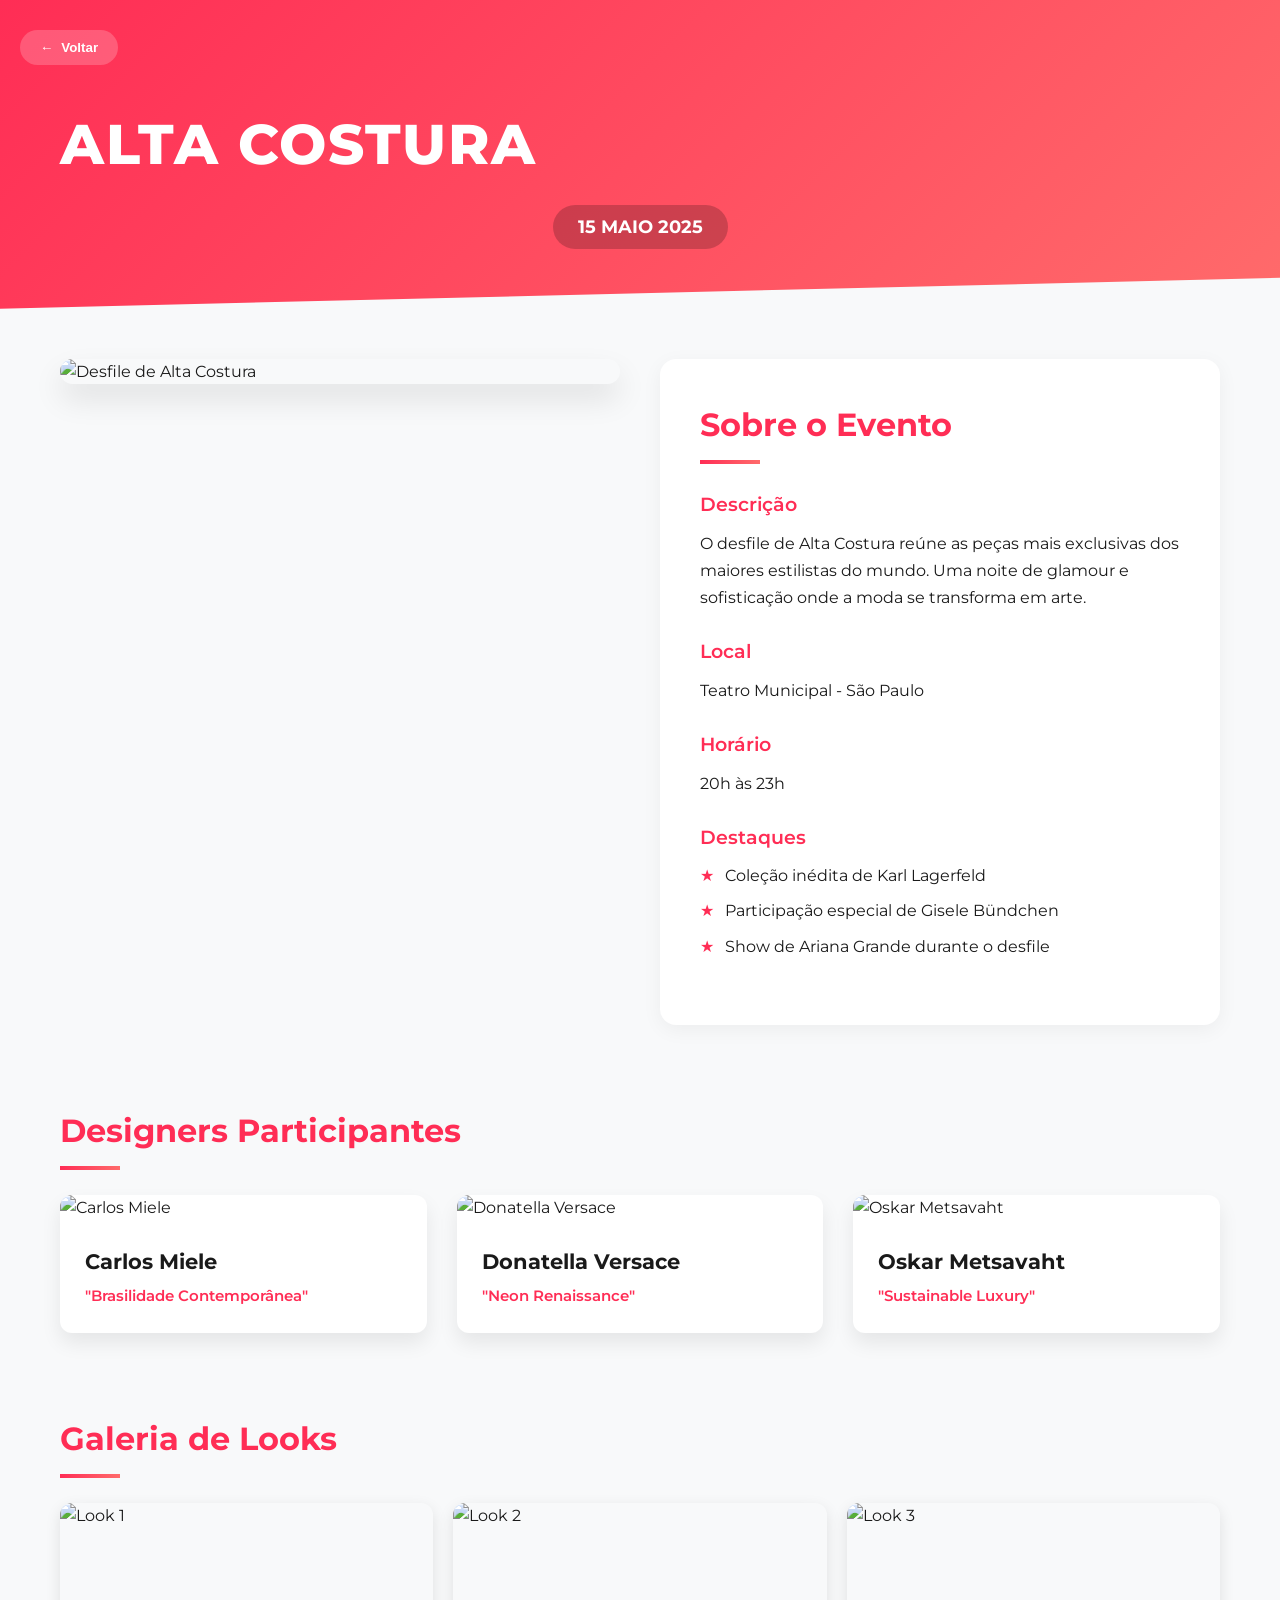
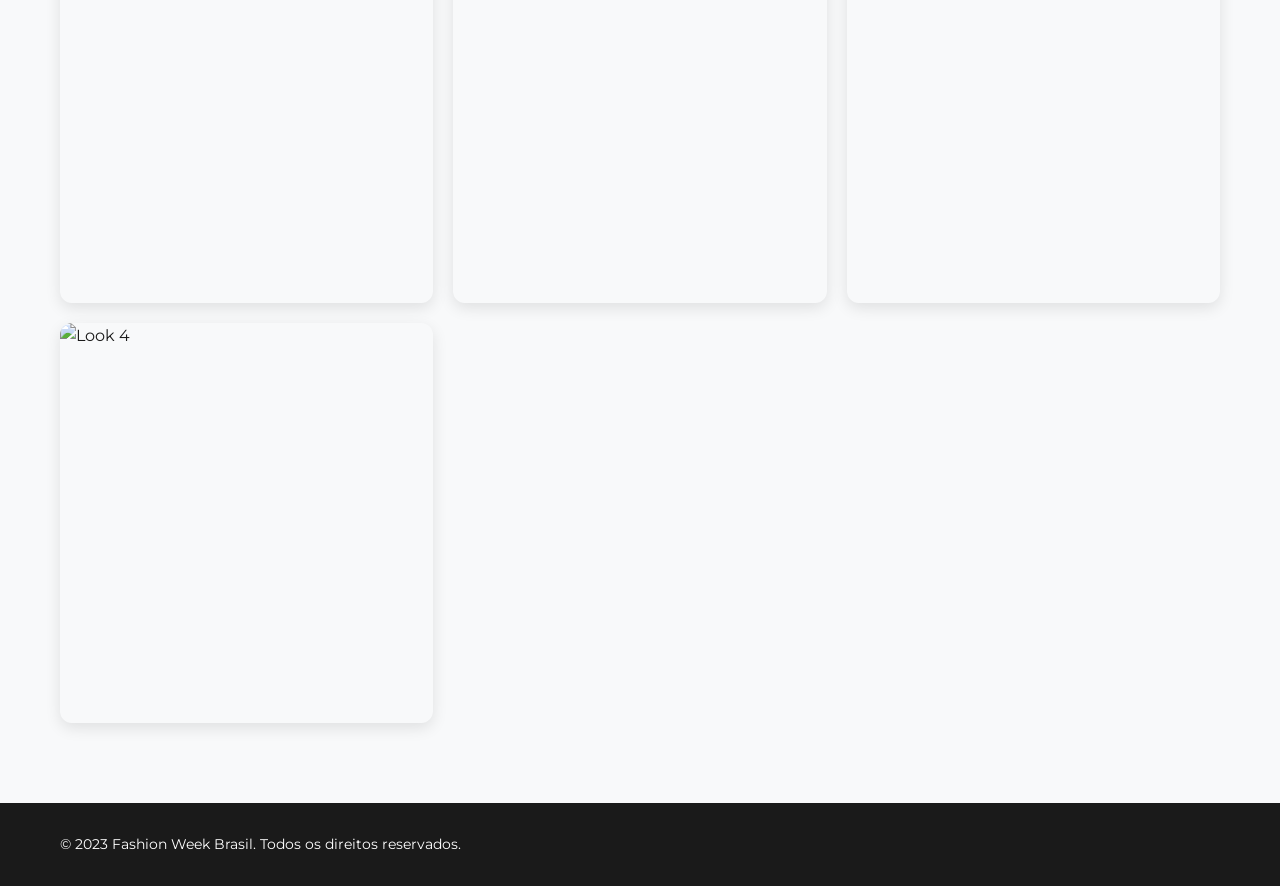
==== project/alta-costura.html @ 300830df "01-04" ====
<!DOCTYPE html>
<html lang="pt-BR">
<head>
    <meta charset="UTF-8">
    <meta name="viewport" content="width=device-width, initial-scale=1.0">
    <title>Alta Costura | Fashion Week</title>
    <link rel="stylesheet" href="alta-costura.css">
    <link href="style.css" rel="stylesheet">
    <link href="https://fonts.googleapis.com/css2?family=Montserrat:wght@400;600;700;800&display=swap" rel="stylesheet">
    <script src="https://cdnjs.cloudflare.com/ajax/libs/gsap/3.11.4/gsap.min.js"></script>
    <script src="https://cdnjs.cloudflare.com/ajax/libs/gsap/3.11.4/ScrollTrigger.min.js"></script>
</head>
<body class="ac-body">
    <!-- Cabeçalho do Evento -->
    <header class="ac-event-header">
        <button class="ac-back-btn">
            <span>←</span> Voltar
        </button>
        <div class="ac-container">
            <div class="ac-header-content">
                <h1 class="ac-event-title">Alta Costura</h1>
                <div class="ac-event-date">15 MAIO 2025</div>
            </div>
        </div>
    </header>

    <!-- Conteúdo Principal -->
    <main class="ac-container">
        <section class="ac-main-content">
            <div class="ac-event-hero">
                <img src="galeria/back-view-high-fashion-model-runway-audience-capturing-moment.jpg"  alt="Desfile de Alta Costura">
            </div>
            
            <div class="ac-event-details">
                <h2 class="ac-section-title">Sobre o Evento</h2>
                
                <div class="ac-detail-item">
                    <h3 class="ac-detail-title">Descrição</h3>
                    <p class="ac-detail-text">
                        O desfile de Alta Costura reúne as peças mais exclusivas dos maiores estilistas do mundo. 
                        Uma noite de glamour e sofisticação onde a moda se transforma em arte.
                    </p>
                </div>
                
                <div class="ac-detail-item">
                    <h3 class="ac-detail-title">Local</h3>
                    <p class="ac-detail-text">Teatro Municipal - São Paulo</p>
                </div>
                
                <div class="ac-detail-item">
                    <h3 class="ac-detail-title">Horário</h3>
                    <p class="ac-detail-text">20h às 23h</p>
                </div>
                
                <div class="ac-detail-item">
                    <h3 class="ac-detail-title">Destaques</h3>
                    <ul class="ac-highlights-list">
                        <li>Coleção inédita de Karl Lagerfeld</li>
                        <li>Participação especial de Gisele Bündchen</li>
                        <li>Show de Ariana Grande durante o desfile</li>
                    </ul>
                </div>
            </div>
        </section>

        <!-- Participantes -->
        <section class="ac-participants-section">
            <h2 class="ac-section-title">Designers Participantes</h2>
            <div class="ac-participants-grid">
                <div class="ac-participant-card">
                    <img src="https://via.placeholder.com/400x320" alt="Carlos Miele" class="ac-participant-image">
                    <div class="ac-participant-info">
                        <h3 class="ac-participant-name">Carlos Miele</h3>
                        <p class="ac-participant-collection">"Brasilidade Contemporânea"</p>
                    </div>
                </div>
                
                <div class="ac-participant-card">
                    <img src="https://via.placeholder.com/400x320" alt="Donatella Versace" class="ac-participant-image">
                    <div class="ac-participant-info">
                        <h3 class="ac-participant-name">Donatella Versace</h3>
                        <p class="ac-participant-collection">"Neon Renaissance"</p>
                    </div>
                </div>
                
                <div class="ac-participant-card">
                    <img src="https://via.placeholder.com/400x320" alt="Oskar Metsavaht" class="ac-participant-image">
                    <div class="ac-participant-info">
                        <h3 class="ac-participant-name">Oskar Metsavaht</h3>
                        <p class="ac-participant-collection">"Sustainable Luxury"</p>
                    </div>
                </div>
            </div>
        </section>

        <!-- Galeria -->
        <section class="ac-gallery-section">
            <h2 class="ac-section-title">Galeria de Looks</h2>
            <div class="ac-gallery-grid">
                <div class="ac-gallery-item">
                    <img src="https://via.placeholder.com/400x500" alt="Look 1" class="ac-gallery-image">
                </div>
                <div class="ac-gallery-item">
                    <img src="https://via.placeholder.com/400x500" alt="Look 2" class="ac-gallery-image">
                </div>
                <div class="ac-gallery-item">
                    <img src="https://via.placeholder.com/400x500" alt="Look 3" class="ac-gallery-image">
                </div>
                <div class="ac-gallery-item">
                    <img src="https://via.placeholder.com/400x500" alt="Look 4" class="ac-gallery-image">
                </div>
            </div>
        </section>
    </main>

    <!-- Rodapé -->
    <footer class="ac-footer">
        <div class="ac-container">
            <p>© 2023 Fashion Week Brasil. Todos os direitos reservados.</p>
        </div>
    </footer>
    <script src="script.js"></script>
</body>
</html>
---- project/style.css ----
/* Base Styles */
* {
    margin: 0;
    padding: 0;
    box-sizing: border-box;
}

body {
    font-family: -apple-system, BlinkMacSystemFont, "Segoe UI", Roboto, "Helvetica Neue", Arial, sans-serif;
    line-height: 1.5;
    color: #333;
}

h1, h2, h3, h4, h5, h6 {
    text-align: left;

  }



  p {
        text-align: left;
    }


  .banner h1, .banner h2, .banner h3, .banner h4, .banner h5, .banner h6 {
    text-align: left;
  }
/* Banner Section */
.banner {
    position: relative;
    height: 75vh;
    display: flex;
    align-items: center;
    justify-content: center;
    overflow: hidden;
}

/* Carousel Styles */
.carousel {
    position: absolute;
    top: 0;
    left: 0;
    width: 100%;
    height: 100%;
}

.carousel-slide {
    position: absolute;
    top: 0;
    left: 0;
    width: 100%;
    height: 100%;
    opacity: 0;
    background-size: cover;
    background-position: center;
    transition: opacity 1s ease-in-out;
}

.carousel-slide.active {
    opacity: 1;
}

.carousel-dots {
    position: absolute;
    bottom: 20px;
    left: 50%;
    transform: translateX(-50%);
    display: flex;
    gap: 10px;
    z-index: 20;
}

.carousel-dot {
    width: 12px;
    height: 12px;
    border-radius: 50%;
    background-color: rgba(255, 255, 255, 0.5);
    cursor: pointer;
    transition: background-color 0.3s ease;
}

.carousel-dot.active {
    background-color: #fff;
}

.banner-overlay {
    position: absolute;
    inset: 0;
    background-color: rgba(0, 0, 0, 0.5);
    z-index: 5;
}

.banner-content {
    position: relative;
    z-index: 10;
    text-align: left;
    margin-left: -70px;
    padding: 0 1rem;
}

.crown-icon {
    width: 64px;
    height: 64px;
    color: #facc15;
    margin-bottom: 1.5rem;
    animation: pulse 2s infinite;
}

@keyframes pulse {
    0% { transform: scale(1); }
    50% { transform: scale(1.05); }
    100% { transform: scale(1); }
}

#banner-title {
    font-size: 4rem;
    font-weight: bold;
    color: white;
    margin-bottom: 2rem;
    opacity: 0;
    transform: scale(0.8);
}

.banner-subtitle {
    font-size: 1.5rem;
    color: #e5e5e5;
    margin-bottom: 3rem;
}

.learn-more-btn {
    background-color: #facc15;
    color: black;
    font-weight: bold;
    padding: 1rem 2rem;
    border: none;
    border-radius: 9999px;
    cursor: pointer;
    transition: all 0.3s ease;
}

.learn-more-btn:hover {
    background-color: #fbbf24;
    transform: scale(1.05);
}

.learn-more-btn:active {
    transform: scale(0.95);
}

/* Description Section */
.description {
    background-color: white;
    padding: 5rem 1rem;
}

.description-content {
    max-width: 1200px;
    margin: 0 auto;
}

.description h2 {
    font-size: 2.5rem;
    font-weight: bold;
    text-align: center;
    margin-bottom: 3rem;
}

.event-info {
    display: flex;
    gap: 2rem;
    align-items: flex-start;
}

.event-details {
    flex: 1;
    display: grid;
    grid-template-columns: repeat(3, 1fr);
    gap: 1.5rem;
}

.event-video {
    flex: 1;
    border-radius: 20px;
    overflow: hidden;
    box-shadow: 0 20px 40px rgba(0, 0, 0, 0.1);
}

.event-video video {
    width: 100%;
    aspect-ratio: 16/9;
    object-fit: cover;
}

.info-card {
    text-align: center;
    padding: 1.5rem;
    background-color: #f8fafc;
    border-radius: 15px;
    transition: transform 0.3s ease;
}

.info-card:hover {
    transform: translateY(-5px);
}

.info-card svg {
    color: #7c3aed;
    margin-bottom: 1rem;
}

.info-card h3 {
    font-size: 1.25rem;
    font-weight: 600;
    margin-bottom: 0.5rem;
}

/* Gallery Section */
.gallery {
    background-color: #f9fafb;
    padding: 5rem 1rem;
}

.gallery-content {
    max-width: 1200px;
    margin: 0 auto;
}

.gallery h2 {
    font-size: 2.5rem;
    font-weight: bold;
    text-align: center;
    margin-bottom: 3rem;
}

.participants-carousel {
    position: relative;
    overflow: hidden;
    padding: 2rem 0;
}

.participants-container {
    display: flex;
    gap: 2rem;
    transition: transform 0.5s ease;
}

.participant-card {
    flex: 0 0 250px;
    display: flex;
    flex-direction: column;
    align-items: center;
    gap: 1rem;
}

.participant-image-container {
    position: relative;
    width: 250px;
    height: 250px;
    border-radius: 50%;
    overflow: hidden;
    box-shadow: 0 10px 20px rgba(0, 0, 0, 0.1);
    transition: transform 0.3s ease;
}

.participant-image-container:hover {
    transform: scale(1.05);
}

.participant-image {
    width: 100%;
    height: 100%;
    object-fit: cover;
}

.participant-info {
    text-align: center;
}

.participant-name {
    font-size: 1.25rem;
    font-weight: 600;
    color: #1a1a1a;
    margin-bottom: 0.5rem;
}

.nav-button {
    position: absolute;
    top: 50%;
    transform: translateY(-50%);
    width: 48px;
    height: 48px;
    border-radius: 50%;
    background-color: white;
    border: none;
    box-shadow: 0 4px 6px rgba(0, 0, 0, 0.1);
    cursor: pointer;
    display: flex;
    align-items: center;
    justify-content: center;
    transition: all 0.3s ease;
    z-index: 10;
}

.nav-button.prev-button {
    left: 1rem;
}

.nav-button.next-button {
    right: 1rem;
}

.nav-button:hover {
    background-color: #f3f4f6;
    transform: translateY(-50%) scale(1.1);
}

.nav-button:active {
    transform: translateY(-50%) scale(0.95);
}

.nav-button svg {
    width: 24px;
    height: 24px;
    color: #4b5563;
}

/* Responsive Styles */
@media (max-width: 1024px) {
    .event-info {
        flex-direction: column;
    }

    .event-details {
        order: 2;
    }

    .event-video {
        order: 1;
        margin-bottom: 2rem;
    }
}

@media (max-width: 768px) {
    #banner-title {
        font-size: 3rem;
    }

    .banner-subtitle {
        font-size: 1.25rem;
    }

    .event-details {
        grid-template-columns: repeat(2, 1fr);
    }

    .participant-card {
        flex: 0 0 200px;
    }

    .participant-image-container {
        width: 200px;
        height: 200px;
    }

    .nav-button {
        width: 40px;
        height: 40px;
    }

    .nav-button svg {
        width: 20px;
        height: 20px;
    }
}

@media (max-width: 480px) {
    #banner-title {
        font-size: 2.5rem;
    }

    .event-details {
        grid-template-columns: 1fr;
    }

    .participant-card {
        flex: 0 0 160px;
    }

    .participant-image-container {
        width: 160px;
        height: 160px;
    }

    .nav-button {
        width: 36px;
        height: 36px;
    }

    .nav-button.prev-button {
        left: 0.5rem;
    }

    .nav-button.next-button {
        right: 0.5rem;
    }
}

/* Estilos Gerais */
.fashion-container {
    font-family: 'Montserrat', sans-serif;
    max-width: 1200px;
    margin: 0 auto;
    padding: 20px;
    background-color: #f8f9fa;
}

/* Cabeçalho com estilo impactante */
.fashion-header {
    text-align: center;
    margin-bottom: 40px;
    position: relative;
}

.fashion-header h2 {
    font-size: 2rem;
    font-weight: 800;
    color: #000;
    text-transform: uppercase;
    letter-spacing: 2px;
    position: relative;
    display: inline-block;
    padding: 0 20px;
    align-items: left;
}

.fashion-header h2:before,
.fashion-header h2:after {
    content: "";
    position: absolute;
    height: 3px;
    width: 50px;
    background: linear-gradient(90deg, #FF2D55, #FF8A00);
    top: 50%;
}

.fashion-header h2:before {
    left: -60px;
}

.fashion-header h2:after {
    right: -60px;
}

/* Grid de cards moderno */
.fashion-grid {
    display: grid;
    grid-template-columns: repeat(auto-fit, minmax(250px, 1fr));
    gap: 25px;
    padding: 15px;
}

/* Cards com estilo ousado - inspirado no visual BBB */
.fashion-card {
    background: white;
    border-radius: 12px;
    overflow: hidden;
    box-shadow: 0 10px 20px rgba(0,0,0,0.1);
    transition: all 0.3s ease;
    position: relative;
    display: flex;
    flex-direction: column;
}

.fashion-card:hover {
    transform: translateY(-10px);
    box-shadow: 0 15px 30px rgba(0,0,0,0.2);
}

.fashion-card img {
    width: 100%;
    height: 200px;
    object-fit: cover;
    display: block;
    transition: transform 0.5s ease;
}

.fashion-card:hover img {
    transform: scale(1.05);
}

.card-content {
    padding: 20px;
    flex: 1;
    display: flex;
    flex-direction: column;
    position: relative;
}

.fashion-card h3 {
    font-size: 1.4rem;
    margin: 0 0 10px 0;
    color: #222;
    font-weight: 700;
}

.fashion-card p {
    margin: 0 0 30px 0;
    color: #666;
    line-height: 1.5;
    font-size: 0.95rem;
    flex: 1;
}

/* Estilo da data no canto direito inferior */
.event-date {
    position: absolute;
    bottom: 20px;
    right: 20px;
    background: linear-gradient(135deg, #FF2D55, #FF8A00);
    color: white;
    padding: 5px 10px;
    border-radius: 20px;
    font-weight: 700;
    font-size: 0.9rem;
    box-shadow: 0 3px 6px rgba(0,0,0,0.1);
}

/* Efeito de destaque nos cards (como no BBB) */
.fashion-card::after {
    content: "";
    position: absolute;
    bottom: 0;
    left: 0;
    width: 100%;
    height: 4px;
    background: linear-gradient(90deg, #FF2D55, #FF8A00);
    transition: height 0.3s ease;
}

.fashion-card:hover::after {
    height: 8px;
}

/* Cores diferentes para cada card */
.fashion-card:nth-child(1)::after {
    background: linear-gradient(90deg, #FF2D55, #FF6B6B);
}

.fashion-card:nth-child(2)::after {
    background: linear-gradient(90deg, #25CED1, #00D1B2);
}

.fashion-card:nth-child(3)::after {
    background: linear-gradient(90deg, #FF8A00, #FFC400);
}

.fashion-card:nth-child(4)::after {
    background: linear-gradient(90deg, #8A2BE2, #BA55D3);
}

/* Cores correspondentes para as datas */
.fashion-card:nth-child(1) .event-date {
    background: linear-gradient(135deg, #FF2D55, #FF6B6B);
}

.fashion-card:nth-child(2) .event-date {
    background: linear-gradient(135deg, #25CED1, #00D1B2);
}

.fashion-card:nth-child(3) .event-date {
    background: linear-gradient(135deg, #FF8A00, #FFC400);
}

.fashion-card:nth-child(4) .event-date {
    background: linear-gradient(135deg, #8A2BE2, #BA55D3);
}

/* Responsividade */
@media (max-width: 768px) {
    .fashion-header h2 {
        font-size: 2rem;
    }
    
    .fashion-header h2:before,
    .fashion-header h2:after {
        width: 30px;
    }
    
    .fashion-header h2:before {
        left: -40px;
    }
    
    .fashion-header h2:after {
        right: -40px;
    }
}

/* alta-costura.css - Estilos exclusivos para a página de Alta Costura */

/* ===== VARIÁVEIS DE CORES ===== */
:root {
    --primary: #FF2D55;
    --primary-light: #FF6B6B;
    --secondary: #25CED1;
    --accent: #FF8A00;
    --dark: #1A1A1A;
    --light: #F8F9FA;
    --white: #FFFFFF;
    --gray: #666666;
}

/* ===== RESET E ESTILOS BASE ===== */
.ac-body {
    font-family: 'Montserrat', sans-serif;
    line-height: 1.6;
    color: var(--dark);
    background-color: var(--light);
    margin: 0;
    padding: 0;
}

.ac-container {
    max-width: 1200px;
    margin: 0 auto;
    padding: 0 20px;
}

/* ===== HEADER DO EVENTO ===== */
.ac-event-header {
    background: linear-gradient(135deg, var(--primary), var(--primary-light));
    color: var(--white);
    padding: 100px 0 60px;
    position: relative;
    margin-bottom: 50px;
    clip-path: polygon(0 0, 100% 0, 100% 90%, 0 100%);
}

.ac-header-content {
    text-align: center;
    position: relative;
    z-index: 2;
}

.ac-back-btn {
    position: absolute;
    left: 20px;
    top: 30px;
    background: rgba(255, 255, 255, 0.2);
    color: var(--white);
    border: none;
    padding: 10px 20px;
    border-radius: 30px;
    font-weight: 700;
    cursor: pointer;
    transition: all 0.3s ease;
    display: flex;
    align-items: center;
    gap: 8px;
}

.ac-back-btn:hover {
    background: rgba(255, 255, 255, 0.3);
    transform: translateX(-5px);
}

.ac-event-title {
    font-size: 3.5rem;
    font-weight: 800;
    margin-bottom: 15px;
    text-transform: uppercase;
    letter-spacing: 2px;
}

.ac-event-date {
    display: inline-block;
    background: rgba(0, 0, 0, 0.2);
    padding: 8px 25px;
    border-radius: 30px;
    font-weight: 700;
    font-size: 1.1rem;
}

/* ===== SEÇÃO PRINCIPAL ===== */
.ac-main-content {
    display: grid;
    grid-template-columns: 1fr 1fr;
    gap: 40px;
    margin-bottom: 80px;
}

.ac-event-hero {
    border-radius: 16px;
    overflow: hidden;
    box-shadow: 0 15px 30px rgba(0, 0, 0, 0.1);
    height: fit-content;
}

.ac-event-hero img {
    width: 100%;
    height: auto;
    display: block;
    transition: transform 0.5s ease;
}

.ac-event-hero:hover img {
    transform: scale(1.03);
}

.ac-event-details {
    background: var(--white);
    padding: 40px;
    border-radius: 16px;
    box-shadow: 0 5px 20px rgba(0, 0, 0, 0.05);
}

.ac-section-title {
    font-size: 2rem;
    font-weight: 700;
    margin-bottom: 25px;
    position: relative;
    color: var(--primary);
}

.ac-section-title::after {
    content: '';
    display: block;
    width: 60px;
    height: 4px;
    background: linear-gradient(to right, var(--primary), var(--primary-light));
    margin-top: 10px;
}

.ac-detail-item {
    margin-bottom: 25px;
}

.ac-detail-title {
    font-size: 1.2rem;
    font-weight: 600;
    color: var(--primary);
    margin-bottom: 10px;
    display: flex;
    align-items: center;
    gap: 10px;
}

.ac-detail-text {
    color: var(--dark);
    line-height: 1.7;
}

.ac-highlights-list {
    list-style: none;
}

.ac-highlights-list li {
    margin-bottom: 10px;
    position: relative;
    padding-left: 25px;
}

.ac-highlights-list li::before {
    content: '★';
    position: absolute;
    left: 0;
    color: var(--primary);
}

/* ===== SEÇÃO DE PARTICIPANTES ===== */
.ac-participants-section {
    margin-bottom: 80px;
}

.ac-participants-grid {
    display: grid;
    grid-template-columns: repeat(auto-fill, minmax(280px, 1fr));
    gap: 30px;
}

.ac-participant-card {
    background: var(--white);
    border-radius: 12px;
    overflow: hidden;
    box-shadow: 0 10px 20px rgba(0, 0, 0, 0.08);
    transition: all 0.3s ease;
}

.ac-participant-card:hover {
    transform: translateY(-10px);
    box-shadow: 0 15px 30px rgba(0, 0, 0, 0.15);
}

.ac-participant-image {
    width: 100%;
    height: 320px;
    object-fit: cover;
}

.ac-participant-info {
    padding: 25px;
    text-align: center;
}

.ac-participant-name {
    font-size: 1.3rem;
    font-weight: 700;
    margin-bottom: 5px;
    color: var(--dark);
}

.ac-participant-collection {
    color: var(--primary);
    font-weight: 600;
    font-size: 0.95rem;
}

/* ===== GALERIA ===== */
.ac-gallery-section {
    margin-bottom: 80px;
}

.ac-gallery-grid {
    display: grid;
    grid-template-columns: repeat(auto-fill, minmax(300px, 1fr));
    gap: 20px;
}

.ac-gallery-item {
    border-radius: 12px;
    overflow: hidden;
    box-shadow: 0 5px 15px rgba(0, 0, 0, 0.1);
    transition: all 0.3s ease;
    position: relative;
}

.ac-gallery-item:hover {
    transform: scale(1.02);
    box-shadow: 0 10px 25px rgba(0, 0, 0, 0.15);
}

.ac-gallery-image {
    width: 100%;
    height: 400px;
    object-fit: cover;
    display: block;
}

/* ===== FOOTER ===== */
.ac-footer {
    background: var(--dark);
    color: var(--white);
    padding: 30px 0;
    text-align: center;
    margin-top: 60px;
}

.ac-footer p {
    margin: 0;
    font-size: 0.9rem;
}

/* ===== RESPONSIVIDADE ===== */
@media (max-width: 1024px) {
    .ac-event-title {
        font-size: 3rem;
    }
    
    .ac-main-content {
        gap: 30px;
    }
}

@media (max-width: 768px) {
    .ac-event-header {
        padding: 80px 0 50px;
        clip-path: polygon(0 0, 100% 0, 100% 95%, 0 100%);
    }
    
    .ac-event-title {
        font-size: 2.5rem;
    }
    
    .ac-main-content {
        grid-template-columns: 1fr;
    }
    
    .ac-participants-grid {
        grid-template-columns: repeat(auto-fill, minmax(240px, 1fr));
    }
    
    .ac-participant-image {
        height: 280px;
    }
    
    .ac-gallery-image {
        height: 350px;
    }
}

@media (max-width: 480px) {
    .ac-event-header {
        padding: 70px 0 40px;
    }
    
    .ac-event-title {
        font-size: 2rem;
    }
    
    .ac-event-date {
        font-size: 1rem;
    }
    
    .ac-section-title {
        font-size: 1.7rem;
    }
    
    .ac-gallery-grid {
        grid-template-columns: 1fr;
    }
    
    .ac-participant-image {
        height: 250px;
    }
    
    .ac-gallery-image {
        height: 300px;
    }
}
/* Estilos do Modal */
.ac-designer-modal {
    position: fixed;
    top: 0;
    left: 0;
    width: 100%;
    height: 100%;
    background: rgba(0, 0, 0, 0.8);
    display: flex;
    align-items: center;
    justify-content: center;
    z-index: 1000;
    padding: 20px;
}

.ac-modal-content {
    background: white;
    border-radius: 16px;
    max-width: 900px;
    width: 100%;
    max-height: 90vh;
    overflow-y: auto;
    position: relative;
    padding: 40px;
    box-shadow: 0 10px 30px rgba(0, 0, 0, 0.3);
}

.ac-close-modal {
    position: absolute;
    right: 20px;
    top: 20px;
    font-size: 2rem;
    cursor: pointer;
    color: var(--primary);
    transition: transform 0.3s;
}

.ac-close-modal:hover {
    transform: scale(1.2);
}

.ac-modal-grid {
    display: grid;
    grid-template-columns: 1fr 1fr;
    gap: 40px;
}

.ac-modal-image img {
    width: 100%;
    height: auto;
    border-radius: 12px;
    box-shadow: 0 5px 15px rgba(0, 0, 0, 0.1);
}

.ac-modal-info h2 {
    font-size: 2rem;
    color: var(--primary);
    margin-bottom: 10px;
}

.ac-modal-info h3 {
    font-size: 1.5rem;
    color: var(--dark);
    margin-bottom: 20px;
    font-style: italic;
}

.ac-modal-info p {
    margin-bottom: 30px;
    line-height: 1.7;
}

.ac-modal-social {
    display: flex;
    gap: 15px;
}

.ac-social-link {
    background: var(--primary);
    color: white;
    padding: 8px 20px;
    border-radius: 30px;
    font-weight: 600;
    transition: all 0.3s;
}

.ac-social-link:hover {
    background: var(--primary-light);
    transform: translateY(-3px);
}

@media (max-width: 768px) {
    .ac-modal-grid {
        grid-template-columns: 1fr;
    }
    
    .ac-modal-content {
        padding: 30px 20px;
    }
}
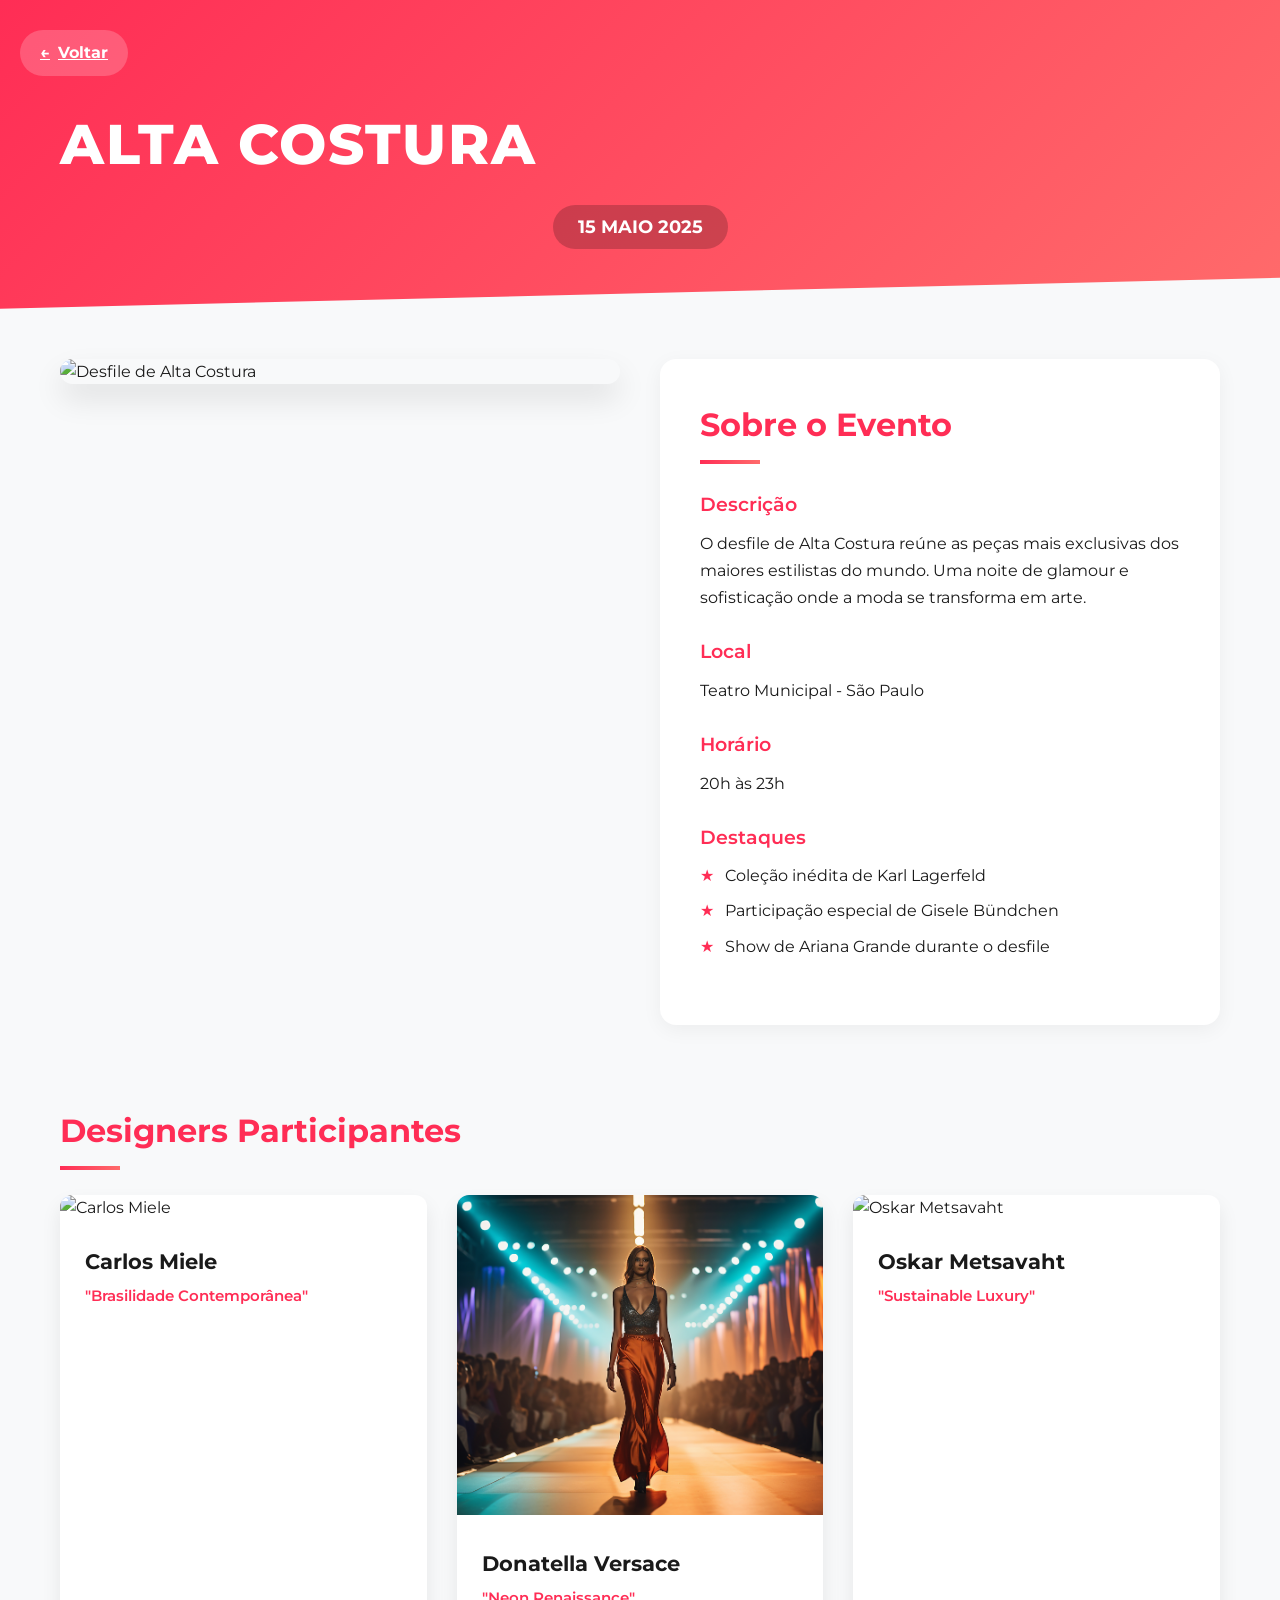
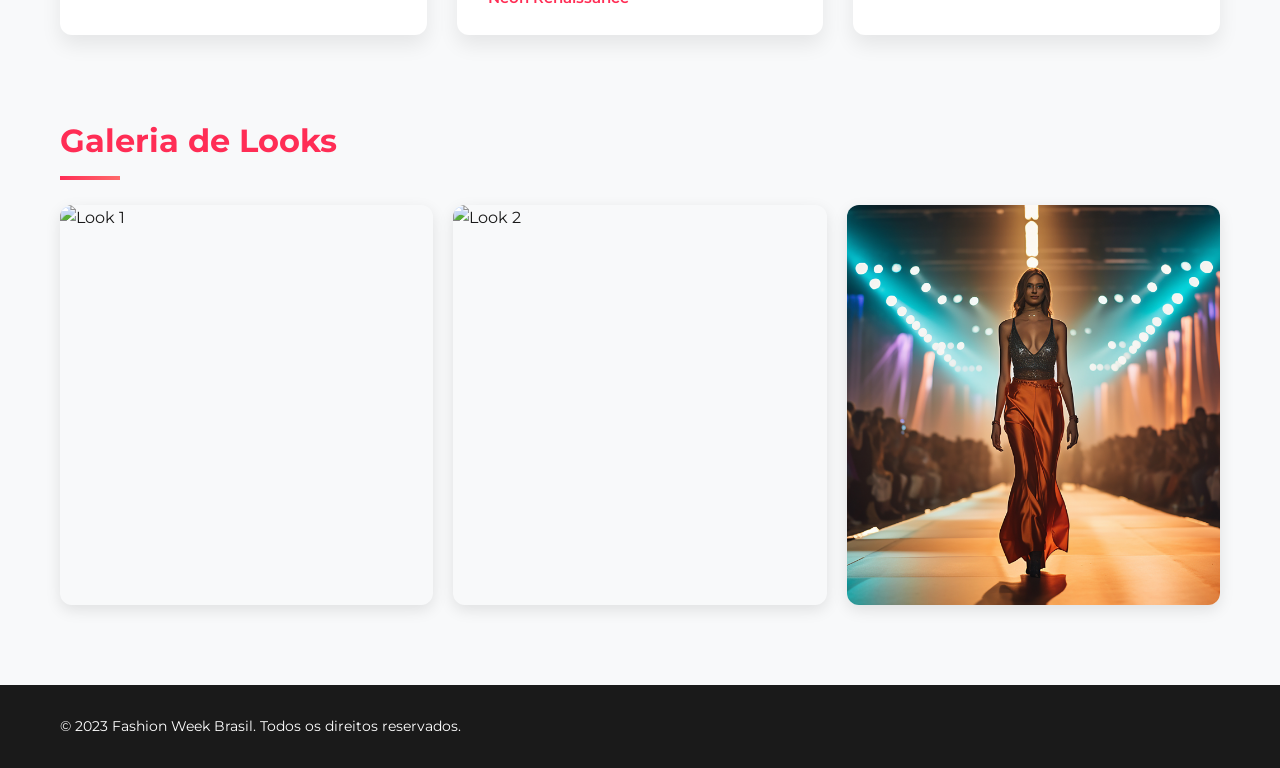
==== commit 29011399: "01-04" ====
--- a/project/alta-costura.html
+++ b/project/alta-costura.html
@@ -13,9 +13,9 @@
 <body class="ac-body">
     <!-- Cabeçalho do Evento -->
     <header class="ac-event-header">
-        <button class="ac-back-btn">
+        <a href="index.html" class="ac-back-btn">
             <span>←</span> Voltar
-        </button>
+        </a>
         <div class="ac-container">
             <div class="ac-header-content">
                 <h1 class="ac-event-title">Alta Costura</h1>
@@ -68,7 +68,7 @@
             <h2 class="ac-section-title">Designers Participantes</h2>
             <div class="ac-participants-grid">
                 <div class="ac-participant-card">
-                    <img src="https://via.placeholder.com/400x320" alt="Carlos Miele" class="ac-participant-image">
+                    <img src="galeria/medium-shot-confident-woman-with-light-back.jpg" alt="Carlos Miele" class="ac-participant-image">
                     <div class="ac-participant-info">
                         <h3 class="ac-participant-name">Carlos Miele</h3>
                         <p class="ac-participant-collection">"Brasilidade Contemporânea"</p>
@@ -76,7 +76,7 @@
                 </div>
                 
                 <div class="ac-participant-card">
-                    <img src="https://via.placeholder.com/400x320" alt="Donatella Versace" class="ac-participant-image">
+                    <img src="galeria/model-walking-down-runway-fashion-photography.jpg" alt="Donatella Versace" class="ac-participant-image">
                     <div class="ac-participant-info">
                         <h3 class="ac-participant-name">Donatella Versace</h3>
                         <p class="ac-participant-collection">"Neon Renaissance"</p>
@@ -84,7 +84,7 @@
                 </div>
                 
                 <div class="ac-participant-card">
-                    <img src="https://via.placeholder.com/400x320" alt="Oskar Metsavaht" class="ac-participant-image">
+                    <img src="galeria/gorgeous-blonde-woman-black-cocktail-dress.jpg" alt="Oskar Metsavaht" class="ac-participant-image">
                     <div class="ac-participant-info">
                         <h3 class="ac-participant-name">Oskar Metsavaht</h3>
                         <p class="ac-participant-collection">"Sustainable Luxury"</p>
@@ -98,16 +98,13 @@
             <h2 class="ac-section-title">Galeria de Looks</h2>
             <div class="ac-gallery-grid">
                 <div class="ac-gallery-item">
-                    <img src="https://via.placeholder.com/400x500" alt="Look 1" class="ac-gallery-image">
+                    <img src="galeria/back-view-high-fashion-model-runway-audience-capturing-moment.jpg" alt="Look 1" class="ac-gallery-image">
                 </div>
                 <div class="ac-gallery-item">
-                    <img src="https://via.placeholder.com/400x500" alt="Look 2" class="ac-gallery-image">
+                    <img src="galeria/digital-art-inmersive-exhibition.jpg" alt="Look 2" class="ac-gallery-image">
                 </div>
                 <div class="ac-gallery-item">
-                    <img src="https://via.placeholder.com/400x500" alt="Look 3" class="ac-gallery-image">
-                </div>
-                <div class="ac-gallery-item">
-                    <img src="https://via.placeholder.com/400x500" alt="Look 4" class="ac-gallery-image">
+                    <img src="galeria/model-walking-down-runway-fashion-photography.jpg" alt="Look 3" class="ac-gallery-image">
                 </div>
             </div>
         </section>
